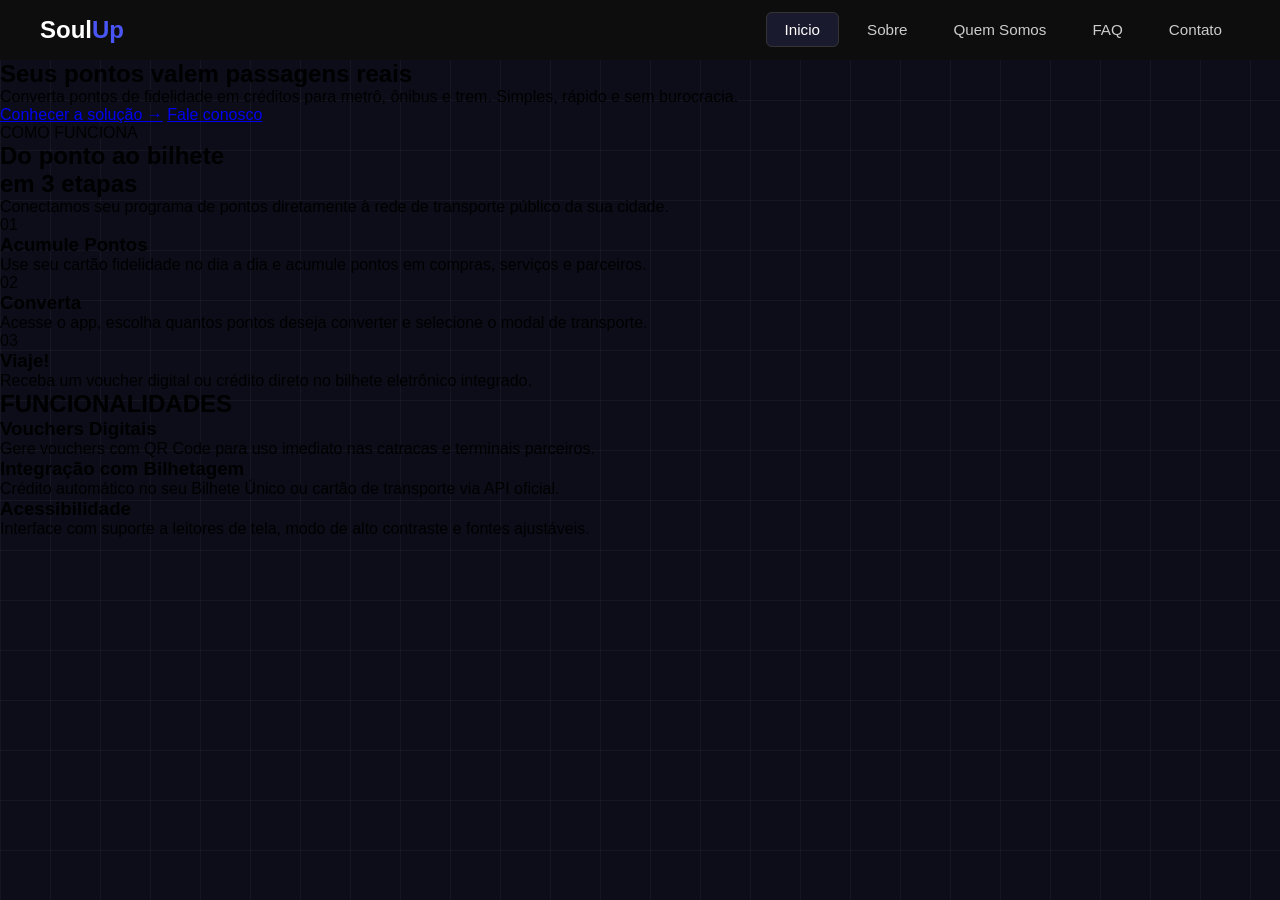
==== index.html @ 0e42038a "commit gs" ====
<!DOCTYPE html>
<html lang="en">
<head>
    <meta charset="UTF-8">
    <meta name="viewport" content="width=device-width, initial-scale=1.0">
    <title>SoulUp</title>
    <link rel="stylesheet" href="css/styles.css">
</head>
<body>
    <!-- ════════════════ NAVEGAÇÃO ════════════════ -->
<nav>
  <a href="#" class="logo">Soul<span>Up</span></a>
  <ul class="nav-links" id="navLinks">
    <li><a href="index.html" class="active" id="nav-home">Inicio</a></li>
    <li><a href="html/sobre.html" id="nav-about">Sobre</a></li>
    <li><a href="html/quem_somos.html" id="nav-team">Quem Somos</a></li>
    <li><a href="html/faq.html" id="nav-faq">FAQ</a></li>
    <li><a href="html/contato.html" id="nav-contact">Contato</a></li>
  </ul>
</nav>
<!-- ════════════════ PAGINA INICIAL ════════════════ -->
 <section>
  <div>
    <h1>
      Seus pontos valem
      <span class="destaque">passagens reais</span>
    </h1>
    <p>Converta pontos de fidelidade em créditos para metrô, ônibus e trem. Simples, rápido e sem burocracia.</p>
    <div class="hero-buttons">
      <a href="sobre.html" class="btn-primary">Conhecer a solução →</a>
      <a href="contato.html" class="btn-secondary">Fale conosco</a>
    </div>
  </div>
</section>

  <!-- COMO FUNCIONA -->
<section>
  <div class="cf-header">
    <span>COMO FUNCIONA</span>
    <h2>Do ponto ao bilhete<br>em 3 etapas</h2>
    <p>Conectamos seu programa de pontos diretamente à rede de transporte público da sua cidade.</p>
  </div>

  <div>
    <div>
      <span>01</span>
      <h3>Acumule Pontos</h3>
      <p>Use seu cartão fidelidade no dia a dia e acumule pontos em compras, serviços e parceiros.</p>
    </div>
    <div>
      <span>02</span>
      <h3>Converta</h3>
      <p>Acesse o app, escolha quantos pontos deseja converter e selecione o modal de transporte.</p>
    </div>
    <div>
      <span>03</span>
      <h3>Viaje!</h3>
      <p>Receba um voucher digital ou crédito direto no bilhete eletrônico integrado.</p>
    </div>
  </div>
</section>
        <h2>FUNCIONALIDADES</h2>
        <div>
     <div >
        <h3>Vouchers Digitais</h3>
        <p>Gere vouchers com QR Code para uso imediato nas catracas e terminais parceiros.</p>
    </div>
    <div >
        <h3>Integração com Bilhetagem</h3>
        <p>Crédito automático no seu Bilhete Único ou cartão de transporte via API oficial.</p>
    </div>
    <div>
        <h3>Acessibilidade</h3>
        <p>Interface com suporte a leitores de tela, modo de alto contraste e fontes ajustáveis.</p>
    </div>
        </div>
    </div>

</body>
</html>
---- css/styles.css ----
body{
      background-color: #0d0d1a;
  background-image:
    linear-gradient(rgba(255,255,255,0.04) 1px, transparent 1px),
    linear-gradient(90deg, rgba(255,255,255,0.04) 1px, transparent 1px);
  background-size: 50px 50px;

}

* {
  margin: 0;
  padding: 0;
  box-sizing: border-box;
  font-family: 'Segoe UI', sans-serif;
}

nav {
  display: flex;
  justify-content: space-between;
  align-items: center;
  background-color: #0d0d0d;
  padding: 16px 40px;
}

.logo {
  font-size: 1.5rem;
  font-weight: bold;
  color: white;
  text-decoration: none;
}

.logo span {
  color: #4a55f5; 
}

.nav-links {
  list-style: none;
  display: flex;
  gap: 10px;
}

.nav-links a {
  text-decoration: none;
  color: #ccc;
  padding: 8px 18px;
  border-radius: 6px;
  font-size: 0.95rem;
  transition: background 0.2s;
}

.nav-links a:hover {
  color: white;
}

.nav-links a.active {
  background-color: #1a1a2e;
  color: white;
  border: 1px solid #333;
}
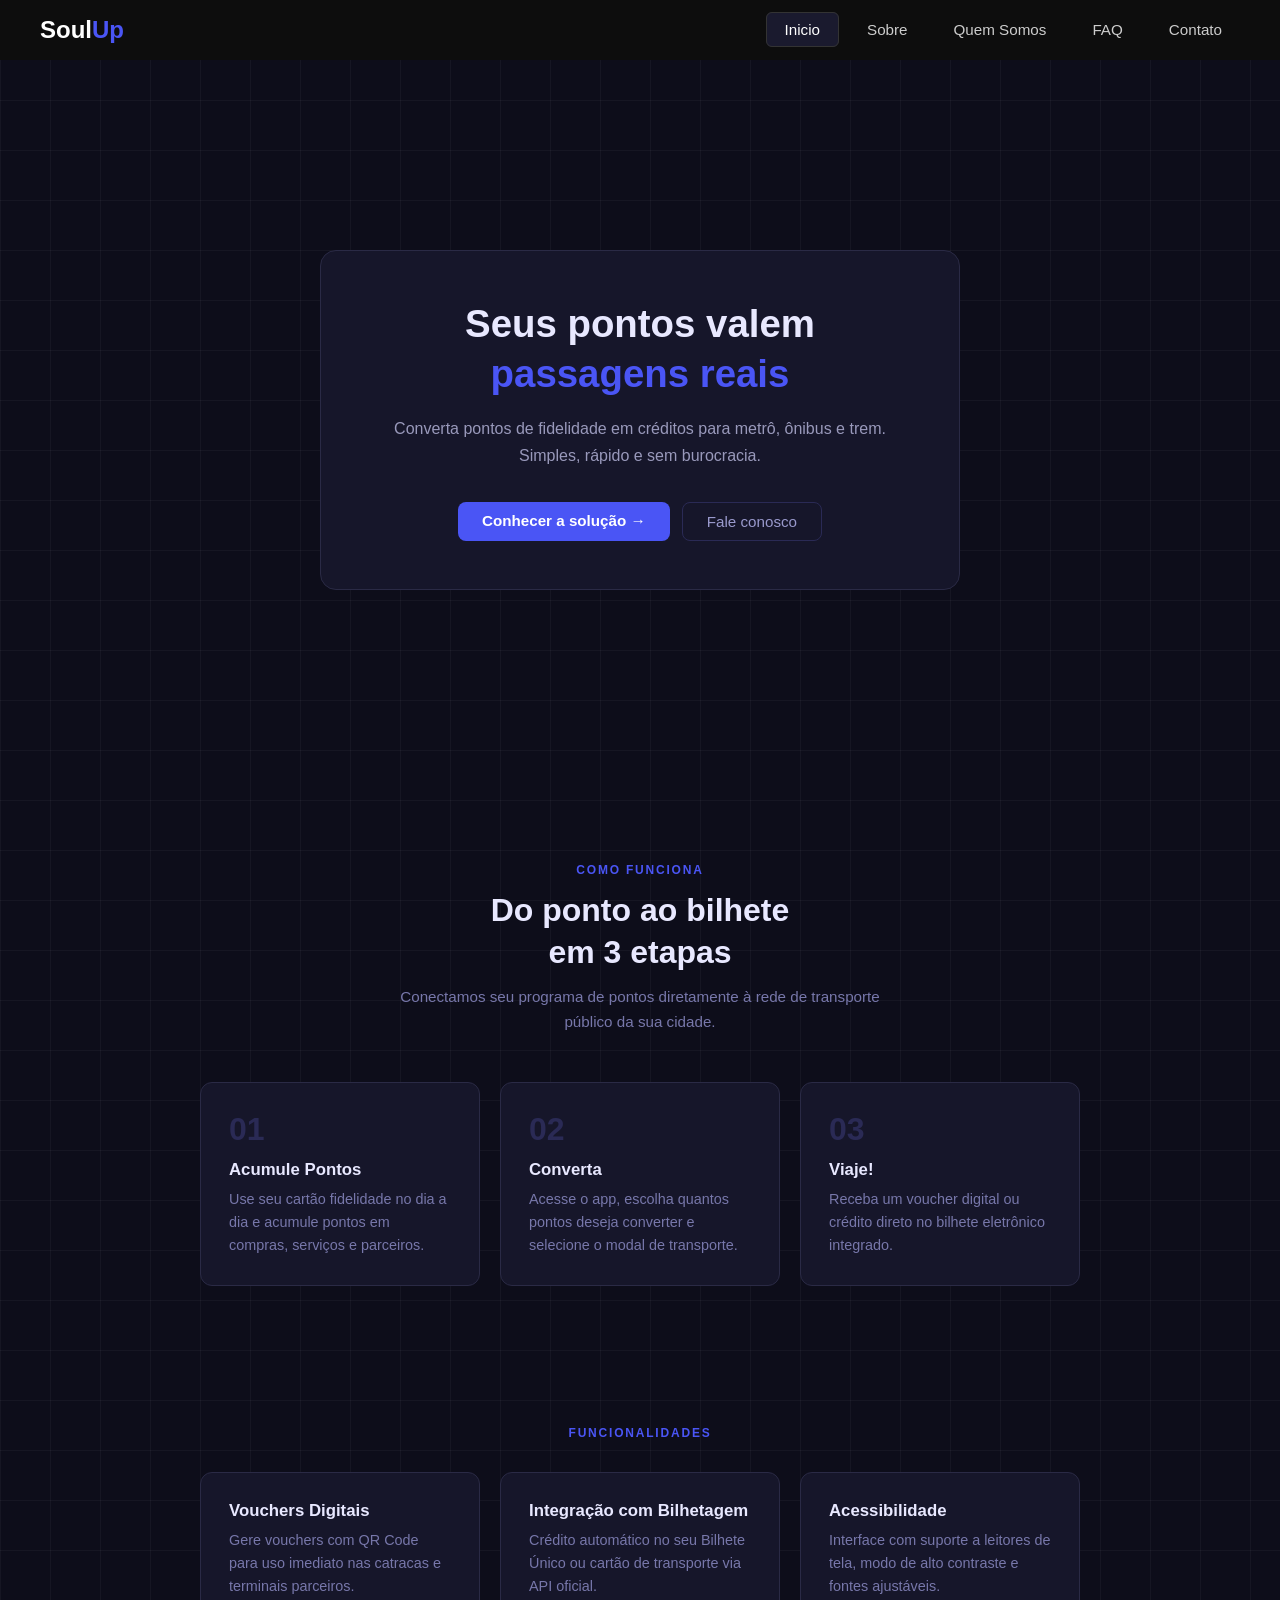
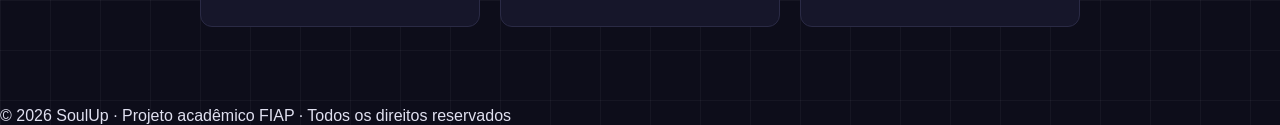
==== commit 17f70753: "Sobre e FAQ adicionados" ====
--- a/index.html
+++ b/index.html
@@ -27,8 +27,8 @@
     </h1>
     <p>Converta pontos de fidelidade em créditos para metrô, ônibus e trem. Simples, rápido e sem burocracia.</p>
     <div class="hero-buttons">
-      <a href="sobre.html" class="btn-primary">Conhecer a solução →</a>
-      <a href="contato.html" class="btn-secondary">Fale conosco</a>
+      <a href="html/sobre.html" class="btn-primary">Conhecer a solução →</a>
+      <a href="html/contato.html" class="btn-secondary">Fale conosco</a>
     </div>
   </div>
 </section>
@@ -77,4 +77,10 @@
     </div>
 
 </body>
+
+<!-- ════════════════ FOOTER ════════════════ -->
+<footer class="footer">
+  <p>© 2026 SoulUp · Projeto acadêmico FIAP · Todos os direitos reservados</p>
+</footer>
+
 </html>
--- a/css/styles.css
+++ b/css/styles.css
@@ -1,12 +1,6 @@
-body{
-      background-color: #0d0d1a;
-  background-image:
-    linear-gradient(rgba(255,255,255,0.04) 1px, transparent 1px),
-    linear-gradient(90deg, rgba(255,255,255,0.04) 1px, transparent 1px);
-  background-size: 50px 50px;
-
-}
-
+/* ══════════════════════════════════════
+   RESET & BASE
+══════════════════════════════════════ */
 * {
   margin: 0;
   padding: 0;
@@ -14,6 +8,18 @@
   font-family: 'Segoe UI', sans-serif;
 }
 
+body {
+  background-color: #0d0d1a;
+  background-image:
+    linear-gradient(rgba(255,255,255,0.04) 1px, transparent 1px),
+    linear-gradient(90deg, rgba(255,255,255,0.04) 1px, transparent 1px);
+  background-size: 50px 50px;
+  color: #e0e0f0;
+}
+
+/* ══════════════════════════════════════
+   NAVEGAÇÃO
+══════════════════════════════════════ */
 nav {
   display: flex;
   justify-content: space-between;
@@ -30,7 +36,7 @@
 }
 
 .logo span {
-  color: #4a55f5; 
+  color: #4a55f5;
 }
 
 .nav-links {
@@ -58,3 +64,203 @@
   border: 1px solid #333;
 }
 
+/* ══════════════════════════════════════
+   HERO — SEÇÃO PRINCIPAL
+══════════════════════════════════════ */
+section:first-of-type {
+  display: flex;
+  justify-content: center;
+  align-items: center;
+  min-height: 80vh;
+  padding: 80px 40px;
+}
+
+section:first-of-type > div {
+  background-color: #16162a;
+  border: 1px solid #2a2a45;
+  border-radius: 16px;
+  padding: 3rem 3.5rem;
+  max-width: 640px;
+  width: 100%;
+  text-align: center;
+}
+
+section:first-of-type h1 {
+  font-size: 2.4rem;
+  font-weight: 700;
+  color: #e8e8ff;
+  line-height: 1.3;
+  margin-bottom: 1rem;
+}
+
+.destaque {
+  color: #4a55f5;
+}
+
+section:first-of-type p {
+  font-size: 1rem;
+  color: #9999bb;
+  line-height: 1.7;
+  margin-bottom: 2rem;
+}
+
+/* Botões hero */
+.hero-buttons {
+  display: flex;
+  gap: 12px;
+  justify-content: center;
+  flex-wrap: wrap;
+}
+
+.btn-primary {
+  font-size: 0.95rem;
+  font-weight: 600;
+  color: #ffffff;
+  background-color: #4a55f5;
+  border: none;
+  border-radius: 8px;
+  padding: 10px 24px;
+  text-decoration: none;
+  transition: background 0.2s, transform 0.15s;
+}
+
+.btn-primary:hover {
+  background-color: #3a44e0;
+  transform: translateY(-1px);
+}
+
+.btn-secondary {
+  font-size: 0.95rem;
+  font-weight: 500;
+  color: #9999cc;
+  background: transparent;
+  border: 1px solid #2a2a55;
+  border-radius: 8px;
+  padding: 10px 24px;
+  text-decoration: none;
+  transition: border-color 0.2s, color 0.2s;
+}
+
+.btn-secondary:hover {
+  border-color: #4a55f5;
+  color: #ffffff;
+}
+
+/* ══════════════════════════════════════
+   COMO FUNCIONA
+══════════════════════════════════════ */
+section:nth-of-type(2) {
+  padding: 80px 40px;
+  max-width: 960px;
+  margin: 0 auto;
+}
+
+.cf-header {
+  text-align: center;
+  margin-bottom: 3rem;
+}
+
+.cf-header span {
+  font-size: 0.75rem;
+  font-weight: 600;
+  letter-spacing: 0.15em;
+  color: #4a55f5;
+  text-transform: uppercase;
+}
+
+.cf-header h2 {
+  font-size: 2rem;
+  font-weight: 700;
+  color: #e8e8ff;
+  margin: 0.75rem 0;
+  line-height: 1.3;
+}
+
+.cf-header p {
+  color: #7777aa;
+  font-size: 0.95rem;
+  line-height: 1.6;
+  max-width: 480px;
+  margin: 0 auto;
+}
+
+section:nth-of-type(2) > div:last-child {
+  display: grid;
+  grid-template-columns: repeat(auto-fit, minmax(220px, 1fr));
+  gap: 20px;
+}
+
+section:nth-of-type(2) > div:last-child > div {
+  background-color: #16162a;
+  border: 1px solid #2a2a45;
+  border-radius: 12px;
+  padding: 1.75rem;
+}
+
+section:nth-of-type(2) > div:last-child > div span {
+  font-size: 2rem;
+  font-weight: 800;
+  color: #2a2a55;
+  display: block;
+  margin-bottom: 0.75rem;
+}
+
+section:nth-of-type(2) > div:last-child > div h3 {
+  font-size: 1.05rem;
+  font-weight: 600;
+  color: #e8e8ff;
+  margin-bottom: 0.5rem;
+}
+
+section:nth-of-type(2) > div:last-child > div p {
+  font-size: 0.9rem;
+  color: #7777aa;
+  line-height: 1.6;
+}
+
+/* ══════════════════════════════════════
+   FUNCIONALIDADES
+══════════════════════════════════════ */
+section:nth-of-type(2) ~ h2 {
+  text-align: center;
+  font-size: 0.75rem;
+  font-weight: 600;
+  letter-spacing: 0.15em;
+  color: #4a55f5;
+  text-transform: uppercase;
+  margin: 60px 0 2rem;
+}
+
+section:nth-of-type(2) ~ div {
+  display: grid;
+  grid-template-columns: repeat(auto-fit, minmax(220px, 1fr));
+  gap: 20px;
+  max-width: 960px;
+  margin: 0 auto;
+  padding: 0 40px 80px;
+}
+
+section:nth-of-type(2) ~ div > div {
+  background-color: #16162a;
+  border: 1px solid #2a2a45;
+  border-radius: 12px;
+  padding: 1.75rem;
+  transition: border-color 0.2s;
+}
+
+section:nth-of-type(2) ~ div > div:hover {
+  border-color: #4a55f5;
+}
+
+section:nth-of-type(2) ~ div > div h3 {
+  font-size: 1.05rem;
+  font-weight: 600;
+  color: #e8e8ff;
+  margin-bottom: 0.5rem;
+}
+
+section:nth-of-type(2) ~ div > div p {
+  font-size: 0.9rem;
+  color: #7777aa;
+  line-height: 1.6;
+}
